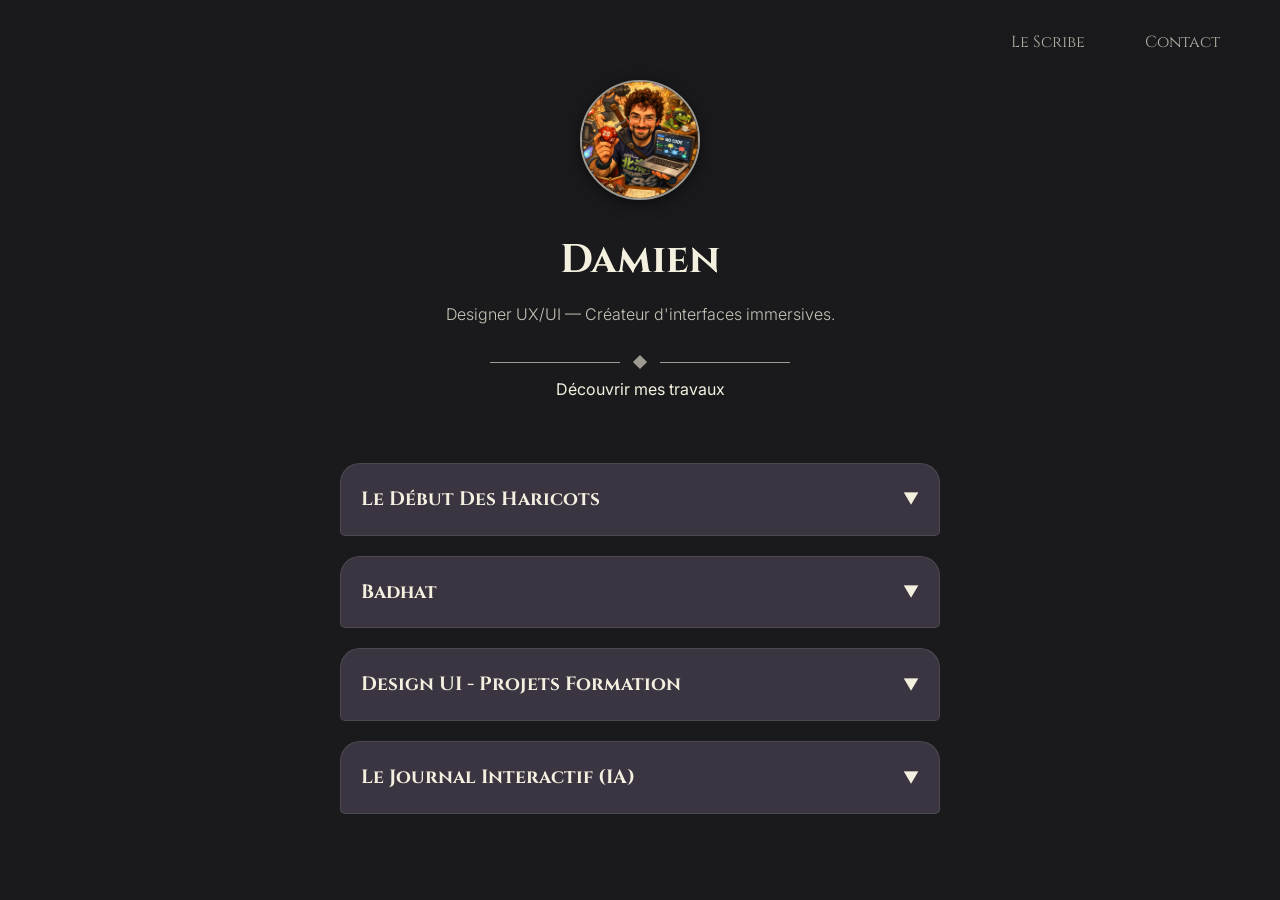
==== index.html @ 273bbb57 "first commit" ====
<!DOCTYPE html>
<html lang="fr">

<head>
    <meta charset="UTF-8">
    <meta name="viewport" content="width=device-width, initial-scale=1.0">
    <title>Damien | Portfolio Designer</title>
    <link href="https://fonts.googleapis.com/css2?family=Cinzel:wght@400;700&family=Inter:wght@300;400&display=swap"
        rel="stylesheet">
    <link rel="stylesheet" href="css/style.css">
</head>

<body>
    <nav class="top-nav">
        <a href="about.html">Le Scribe</a>
        <a href="contact.html">Contact</a>

    </nav>
    <header class="hero">
        <img src="assets/caricaturechat.png" alt="Portrait Damien" class="hero-avatar">

        <h1>Damien</h1>
        <p class="subtitle">Designer UX/UI — Créateur d'interfaces immersives.</p>

        <div class="separator">
            <span class="diamond"></span>
        </div>

        <div class="scroll-hint">
            <span>Découvrir mes travaux</span>
            <div class="chevron"></div>
        </div>
    </header>

    <main class="projects">
        <article class="project-card" id="haricots">
            <header class="project-header">
                <h2>Le Début Des Haricots</h2>
                <span class="icon-chevron">▼</span>
            </header>
            <div class="project-content">
                <div class="project-inner">
                    <p><strong>Rôle :</strong> Designer UX/UI</p>
                    <ul>
                        <li>Conception des wireframes et prototypage</li>
                        <li>Création du design complet</li>
                        <li>Codage technique (HTML, CSS, JS)</li>
                    </ul>
                    <a href="https://2026.haricots.org/" target="_blank" class="btn">Voir le site</a>
                </div>
            </div>
        </article>

        <article class="project-card" id="badhat">
            <header class="project-header">
                <h2>Badhat</h2>
                <span class="icon-chevron">▼</span>
            </header>
            <div class="project-content">
                <div class="project-inner">
                    <p><strong>Rôle :</strong> Lead Design (Hackathon)</p>
                    <ul>
                        <li>Recherche utilisateur & Parcours</li>
                        <li>Design UI en 72h</li>
                    </ul>
                    <div class="btn-group">
                        <a href="https://hnadler12.github.io/Hackathon/#home" target="_blank" class="btn">Voir le
                            site</a>
                        <a href="https://www.figma.com/board/C7d6aplbDrK8q9iVAB3vY0/Untitled?node-id=0-1"
                            target="_blank" class="btn secondary">Recherche Figma</a>
                    </div>
                </div>
            </div>
        </article>
        <article class="project-card" id="projets-formation">
            <header class="project-header">
                <h2>Design UI - Projets Formation</h2>
                <span class="icon-chevron">▼</span>
            </header>
            <div class="project-content">
                <div class="project-inner">

                    <div class="sub-project">
                        <h3>Projet 1 : Jalon</h3>
                        <p>L'application Jalon est une plateforme de soutien par les pairs qui comble l'écart
                            d'expérience pour les personnes faisant face à une pathologie donnée.</p>
                        <div class="mini-gallery">
                            <img src="assets/jalon1.png" alt="Visuel 1">
                            <img src="assets/jalon2.png" alt="Visuel 2">
                            <img src="assets/jalon3.png" alt="Visuel 3">
                        </div>
                    </div>

                    <hr style="border: 0; border-bottom: 1px solid rgba(243, 240, 223, 0.1); margin: 20px 0;">

                    <div class="sub-project">
                        <h3>Projet 2 : Croque Madame</h3>
                        <p>Croque-Madame est une entreprise funéraire, aux multiples casquettes,
                            travaillant de manière holistique et engagée — services funéraires, accompagnement
                            au deuil, rituels funéraires multiculturels et inclusifs.</p>
                        <div class="mini-gallery">
                            <img src="assets/croque1.png" alt="Visuel 1">
                            <img src="assets/croque2.png" alt="Visuel 2">
                            <img src="assets/croque3.png" alt="Visuel 3">
                        </div>
                    </div>

                </div>
            </div>
        </article>
        <article class="project-card" id="project-dnd">
            <header class="project-header">
                <h2>Le Journal Interactif (IA)</h2>
                <span class="icon-chevron">▼</span>
            </header>
            <div class="project-content">
                <div class="project-inner">
                    <p><strong>Concept :</strong> À la manière d'un célèbre carnet magique, écrivez le nom d'un
                        personnage... et l'encre de l'IA apparaîtra d'elle-même pour vous révéler son alignement moral
                        (D&D).</p>
                    <p style="margin-top: 10px;"><strong>Stack :</strong> HTML, CSS, JavaScript, Netlify Functions
                        (Backend sécurisé).</p>

                    <div style="margin-top: 20px; text-align: center;">
                        <a href="dnd.html" class="btn">Écrire dans le journal</a>
                    </div>
                </div>
            </div>
        </article>
    </main>
    <div id="image-modal" class="modal">
        <span class="close-modal">&times;</span>
        <div class="modal-nav">
            <button id="prev-img" class="nav-btn">&#10094;</button> <img class="modal-content" id="img-in-modal"
                alt="Visuel en grand">
            <button id="next-img" class="nav-btn">&#10095;</button>
        </div>
        <div id="modal-counter" class="img-counter">1 / 3</div>
    </div>
    <script src="js/script.js"></script>

</body>

</html>
---- css/style.css ----
:root {
    --bg-color: #1a1a1d;
    --card-color: #3a3541;
    --text-color: #f3f0df;
    /* Ton beige clair */
    --accent-color: rgba(243, 240, 223, 0.6);
}

* {
    box-sizing: border-box;
    margin: 0;
    padding: 0;
}

body {
    background-color: var(--bg-color);
    color: var(--text-color);
    font-family: 'Inter', sans-serif;
    line-height: 1.6;
    display: flex;
    flex-direction: column;
    align-items: center;
    padding: 20px;
}

/* Header Accueil */
.hero {
    text-align: center;
    padding: 60px 0;
    max-width: 600px;
}

h1 {
    font-family: 'Cinzel', serif;
    font-size: 2.5rem;
    margin-bottom: 10px;
}

.subtitle {
    opacity: 0.8;
    font-weight: 300;
}

/* Parchemins / Stèles */
.project-card {
    background-color: var(--card-color);
    width: 100%;
    max-width: 600px;
    /* Limite la largeur sur Desktop */
    margin-bottom: 20px;
    border-radius: 20px 20px 5px 5px;
    overflow: hidden;
    cursor: pointer;
    border: 1px solid rgba(243, 240, 223, 0.1);
}

.project-header {
    padding: 20px;
    display: flex;
    justify-content: space-between;
    align-items: center;
}

.project-header h2 {
    font-family: 'Cinzel', serif;
    font-size: 1.2rem;
}

/* Animation d'ouverture */
/* .project-content {
    max-height: 0;
    transition: max-height 0.4s ease-out;
    background-color: rgba(0, 0, 0, 0.1);
} */

/* Animation du parchemin */
.project-content {
    max-height: 0;
    overflow: hidden;
    opacity: 0;
    transform: scaleY(0);
    transform-origin: top;
    transition: max-height 0.8s cubic-bezier(0.4, 0, 0.2, 1), transform 0.6s ease-out, opacity 0.4s ease-out;
    background-color: rgba(0, 0, 0, 0.1);
}

.project-card.is-open .project-content {
    max-height: 2000px;
    /* Assez grand pour laisser la place aux images */
    opacity: 1;
    transform: scaleY(1);
}

/* Style des sous-titres des projets */
.sub-project h3 {
    font-family: 'Cinzel', serif;
    font-size: 1.1rem;
    margin-bottom: 10px;
    color: var(--accent-color);
}

/* .project-card.is-open .project-content {
    max-height: 500px;
    /* Ajuste selon le contenu */
}

*/ .project-inner {
    padding: 20px;
    border-top: 1px solid rgba(243, 240, 223, 0.1);
}

/* Boutons */
.btn {
    display: inline-block;
    margin-top: 15px;
    padding: 10px 20px;
    border: 2px solid var(--text-color);
    color: var(--text-color);
    text-decoration: none;
    border-radius: 8px;
    font-family: 'Cinzel', serif;
    font-size: 0.9rem;
    transition: 0.3s;
}

.btn:hover {
    background: var(--text-color);
    color: var(--card-color);
}

/* Centrage pour Le Scribe */
.page-scribe .centered-content {
    display: flex;
    flex-direction: column;
    justify-content: center;
    align-items: center;
    min-height: 100vh;
    text-align: center;
    padding: 40px;
}

.scribe-title {
    margin-bottom: 30px;
    opacity: 0.8;
}

.description {
    font-size: 1.5rem;
    font-style: italic;
    max-width: 800px;
    color: var(--text-color);
    line-height: 1.8;
}

/* Style pour la page Contact */
.contact-container {
    padding-top: 100px;
    display: flex;
    flex-direction: column;
    align-items: center;
    /* Centre les éléments à l'intérieur */
    text-align: center;
    gap: 40px;
    width: 100%;
    max-width: 600px;
    /* Aligné sur la largeur de tes stèles */
    margin: 0 auto;
    /* Centre le bloc entier dans la page */
}

.cv-img {
    max-width: 90%;
    width: 600px;
    border-radius: 10px;
    box-shadow: 0 20px 50px rgba(0, 0, 0, 0.5);
    border: 1px solid rgba(243, 240, 223, 0.2);
}

.contact-links {
    margin-bottom: 50px;
}

/* 1. Version Mobile (Le style par défaut) */
.top-nav {
    position: absolute;
    top: 20px;
    right: 20px;
    /* Aligné à droite sur téléphone */
    display: flex;
    gap: 20px;
}

.top-nav a {
    font-family: 'Cinzel', serif;
    color: var(--text-color);
    text-decoration: none;
    font-size: 0.8rem;
    opacity: 0.6;
    transition: 0.3s;
}

/* 2. Version Desktop (Le bloc qui remplace l'ancien @media) */
@media (min-width: 768px) {
    .top-nav {
        right: 0;
        top: 0;
        justify-content: flex-end;
        /* Pousse les liens vers la droite */
        padding: 30px 60px;
        background: linear-gradient(to bottom, rgba(26, 26, 29, 0.8), transparent);
        position: fixed;
        z-index: 1000;
        width: 100%;
    }

    .top-nav a {
        font-size: 1rem;
        margin-left: 40px;
        /* Espace entre les liens */
        opacity: 0.7;
    }

    .top-nav a:hover {
        opacity: 1;
        text-decoration: underline;
    }
}

/* Galerie de miniatures cliquables */
.mini-gallery {
    display: flex;
    gap: 10px;
    margin-top: 15px;
}

.mini-gallery img {
    flex: 1;
    width: 30%;
    aspect-ratio: 1 / 1;
    object-fit: cover;
    /* Coupe proprement en carré pour la miniature */
    border-radius: 8px;
    cursor: pointer;
    transition: opacity 0.3s;
}

.mini-gallery img:hover {
    opacity: 0.8;
}

/* Style du Pop-up (Modal) */
.modal {
    display: none;
    /* Caché par défaut */
    position: fixed;
    z-index: 2000;
    left: 0;
    top: 0;
    width: 100%;
    height: 100%;
    background-color: rgba(0, 0, 0, 0.9);
    justify-content: center;
    align-items: center;
    flex-direction: column;
    padding: 20px;
}

.modal.show {
    display: flex;
    /* S'affiche quand la classe est ajoutée */
}

.modal-content {
    max-width: 100%;
    max-height: 80vh;
    border-radius: 8px;
    box-shadow: 0 4px 20px rgba(0, 0, 0, 0.5);
    object-fit: contain;
    /* Assure que l'image n'est pas coupée dans le pop-up */
}

.close-modal {
    position: absolute;
    top: 15px;
    right: 25px;
    color: var(--text-color);
    font-size: 40px;
    font-weight: bold;
    cursor: pointer;
}

/* Navigation du Pop-up */
.modal-nav {
    display: flex;
    align-items: center;
    justify-content: center;
    width: 100%;
    position: relative;
}

.nav-btn {
    background: rgba(0, 0, 0, 0.6);
    color: var(--text-color);
    border: 1px solid rgba(243, 240, 223, 0.2);
    font-size: 2rem;
    cursor: pointer;
    padding: 10px 15px;
    position: absolute;
    border-radius: 8px;
    z-index: 2010;
    transition: 0.3s;
}

.nav-btn:hover {
    background: rgba(0, 0, 0, 0.9);
}

#prev-img {
    left: 10px;
}

#next-img {
    right: 10px;
}

.img-counter {
    position: relative;
    /* <-- Au lieu de absolute */
    margin-top: 20px;
    /* <-- Espace entre l'image et le texte */
    color: var(--text-color);
    font-family: 'Cinzel', serif;
    font-size: 1.2rem;
    letter-spacing: 2px;
    z-index: 2010;
}

/* Avatar du Hero */
.hero-avatar {
    width: 120px;
    height: 120px;
    border-radius: 50%;
    border: 2px solid var(--accent-color);
    object-fit: cover;
    margin-bottom: 20px;
    box-shadow: 0 4px 15px rgba(0, 0, 0, 0.5);
}

/* Séparateur Ornemental (Ligne + Losange) */
.separator {
    display: flex;
    align-items: center;
    justify-content: center;
    margin: 30px auto 10px auto;
    /* "auto" centre l'élément horizontalement */
    width: 100%;
    max-width: 300px;
}

.separator::before,
.separator::after {
    content: '';
    flex: 1;
    border-bottom: 1px solid var(--accent-color);
}

.separator .diamond {
    width: 10px;
    height: 10px;
    background-color: var(--accent-color);
    transform: rotate(45deg);
    margin: 0 15px;
}

<button id="copy-email-btn" class="btn">Envoyer un Pigeon</button>
/* --- Interface du Journal Magique --- */

.journal-input {
    width: 100%;
    background: transparent;
    border: none;
    border-bottom: 2px solid rgba(243, 240, 223, 0.3);
    /* Ligne discrète */
    color: var(--text-color);
    font-family: 'Cinzel', serif;
    font-size: 1.5rem;
    padding: 10px;
    text-align: center;
    outline: none;
    transition: 0.3s;
}

.journal-input:focus {
    border-bottom-color: var(--accent-color);
    /* S'illumine quand on clique dessus */
}

/* Zone de réponse de l'IA */
.response-area {
    margin-top: 40px;
    padding-top: 30px;
    border-top: 1px solid var(--accent-color);
    opacity: 0;
    /* Caché par défaut */
    transform: translateY(10px);
    transition: all 0.8s ease-in-out;
    /* Effet d'apparition douce (encre) */
    display: none;
}

.response-area.show {
    display: block;
    opacity: 1;
    transform: translateY(0);
}

.response-area h3 {
    font-family: 'Cinzel', serif;
    color: var(--accent-color);
    margin-bottom: 15px;
}

.response-area p {
    font-style: italic;
    line-height: 1.6;
}

/* Force les balises bouton à avoir le même style que tes liens .btn */
button#ask-journal-btn.btn {
    background: transparent;
    color: var(--text-color);
    border: 1px solid var(--accent-color);
    font-family: 'Cinzel', serif;
    font-size: 1rem;
    padding: 10px 20px;
    border-radius: 0;
    /* Aligné sur le style de tes stèles si nécessaire */
    cursor: pointer;
    transition: all 0.3s ease;
}

/* Effet au survol propre */
button#ask-journal-btn.btn:hover {
    background: rgba(243, 240, 223, 0.1);
    /* Léger voile beige/doré */
    color: var(--accent-color);
}
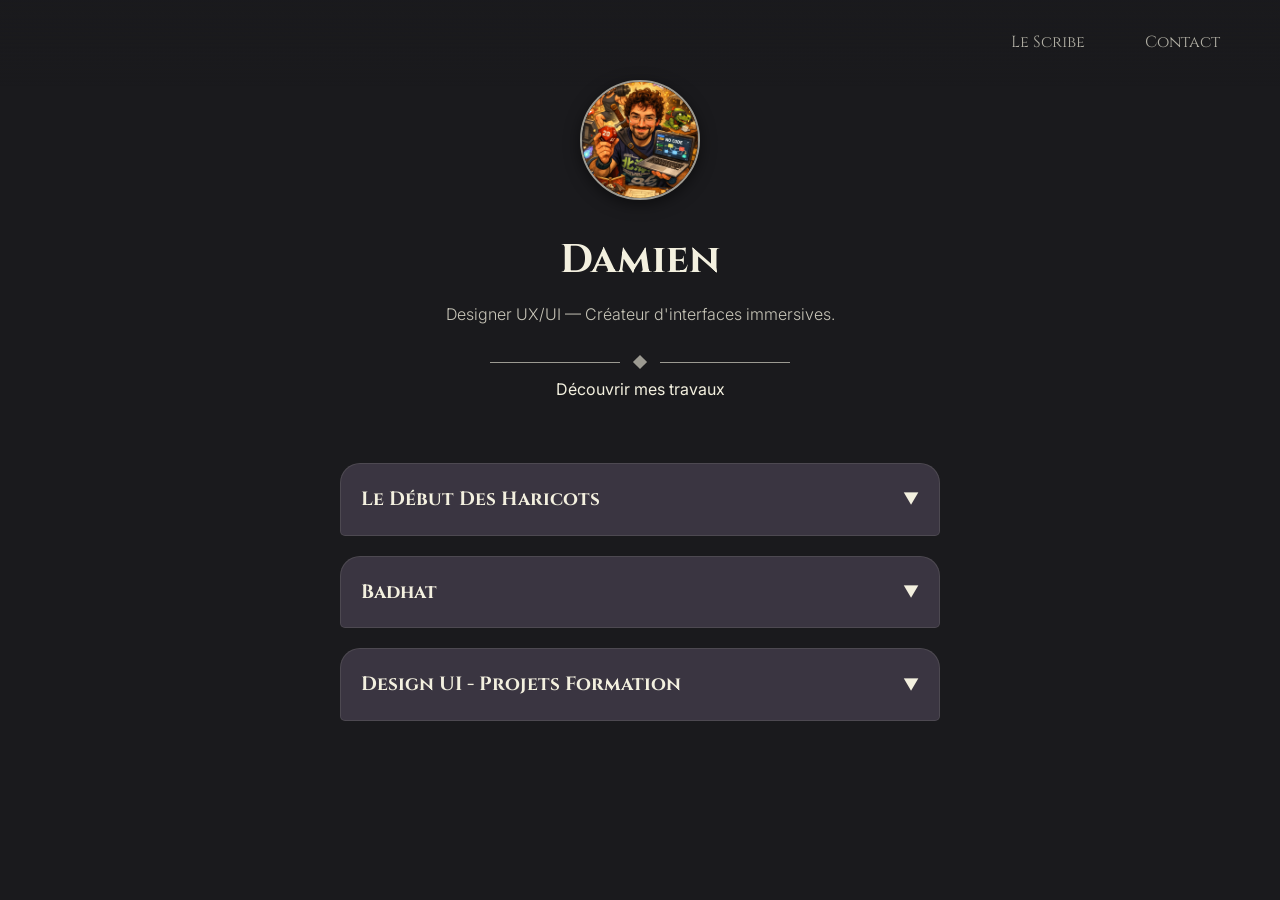
==== commit b8a62d6f: "maj portfolio" ====
--- a/index.html
+++ b/index.html
@@ -40,12 +40,32 @@
             </header>
             <div class="project-content">
                 <div class="project-inner">
-                    <p><strong>Rôle :</strong> Designer UX/UI</p>
-                    <ul>
-                        <li>Conception des wireframes et prototypage</li>
-                        <li>Création du design complet</li>
-                        <li>Codage technique (HTML, CSS, JS)</li>
+                    <p style="margin-bottom: 15px;"><strong>Rôles :</strong> Design UX/UI, Intégration Web &
+                        Communication</p>
+
+                    <div style="display: flex; gap: 10px; flex-wrap: wrap; margin-bottom: 25px; align-items: center;">
+                        <span
+                            style="font-size: 0.85em; background: rgba(255, 255, 255, 0.15); padding: 6px 12px; border-radius: 20px;">Figma</span>
+                        <span
+                            style="font-size: 0.85em; background: rgba(255, 255, 255, 0.15); padding: 6px 12px; border-radius: 20px;">HTML/CSS/JS/PHP</span>
+                        <span
+                            style="font-size: 0.85em; background: rgba(255, 255, 255, 0.15); padding: 6px 12px; border-radius: 20px;">Meta
+                            Business</span>
+                    </div>
+
+                    <ul style="list-style-type: disc; padding-left: 20px; margin-bottom: 25px; line-height: 1.6;">
+                        <li>Conception des wireframes et maquettage du site.</li>
+                        <li>Intégration front-end mobile-first.</li>
+                        <li>Gestion de la communication digitale (Pages Facebook).</li>
                     </ul>
+
+                    <div class="mini-gallery" style="margin-bottom: 25px;">
+                        <img src="assets/ddh1.png" alt="Écran Projets">
+                        <img src="assets/ddh2.png" alt="Écran Ferme">
+                        <img src="assets/ddh3.png" alt="Menu déroulant">
+                        <img src="assets/ddh4.png" alt="Écran Accueil">
+                    </div>
+
                     <a href="https://2026.haricots.org/" target="_blank" class="btn">Voir le site</a>
                 </div>
             </div>
@@ -108,25 +128,7 @@
                 </div>
             </div>
         </article>
-        <article class="project-card" id="project-dnd">
-            <header class="project-header">
-                <h2>Le Journal Interactif (IA)</h2>
-                <span class="icon-chevron">▼</span>
-            </header>
-            <div class="project-content">
-                <div class="project-inner">
-                    <p><strong>Concept :</strong> À la manière d'un célèbre carnet magique, écrivez le nom d'un
-                        personnage... et l'encre de l'IA apparaîtra d'elle-même pour vous révéler son alignement moral
-                        (D&D).</p>
-                    <p style="margin-top: 10px;"><strong>Stack :</strong> HTML, CSS, JavaScript, Netlify Functions
-                        (Backend sécurisé).</p>
 
-                    <div style="margin-top: 20px; text-align: center;">
-                        <a href="dnd.html" class="btn">Écrire dans le journal</a>
-                    </div>
-                </div>
-            </div>
-        </article>
     </main>
     <div id="image-modal" class="modal">
         <span class="close-modal">&times;</span>
